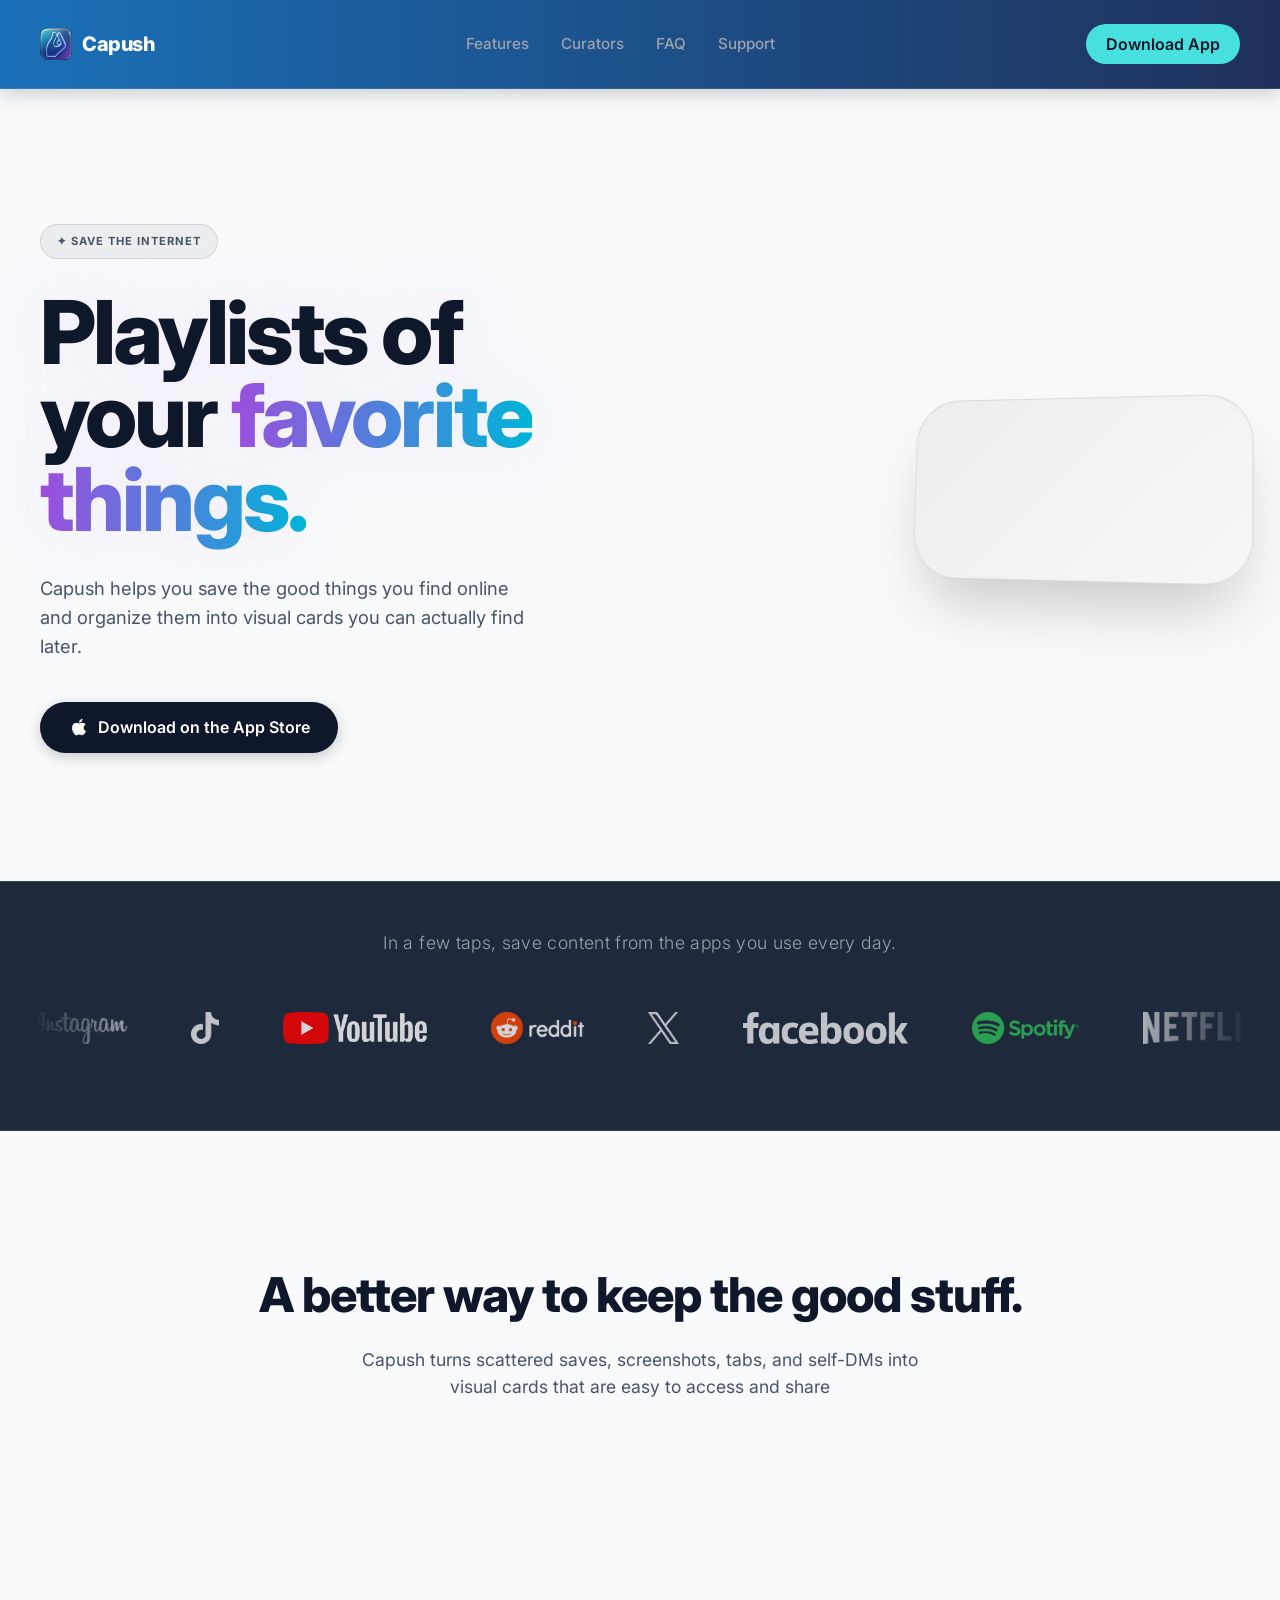
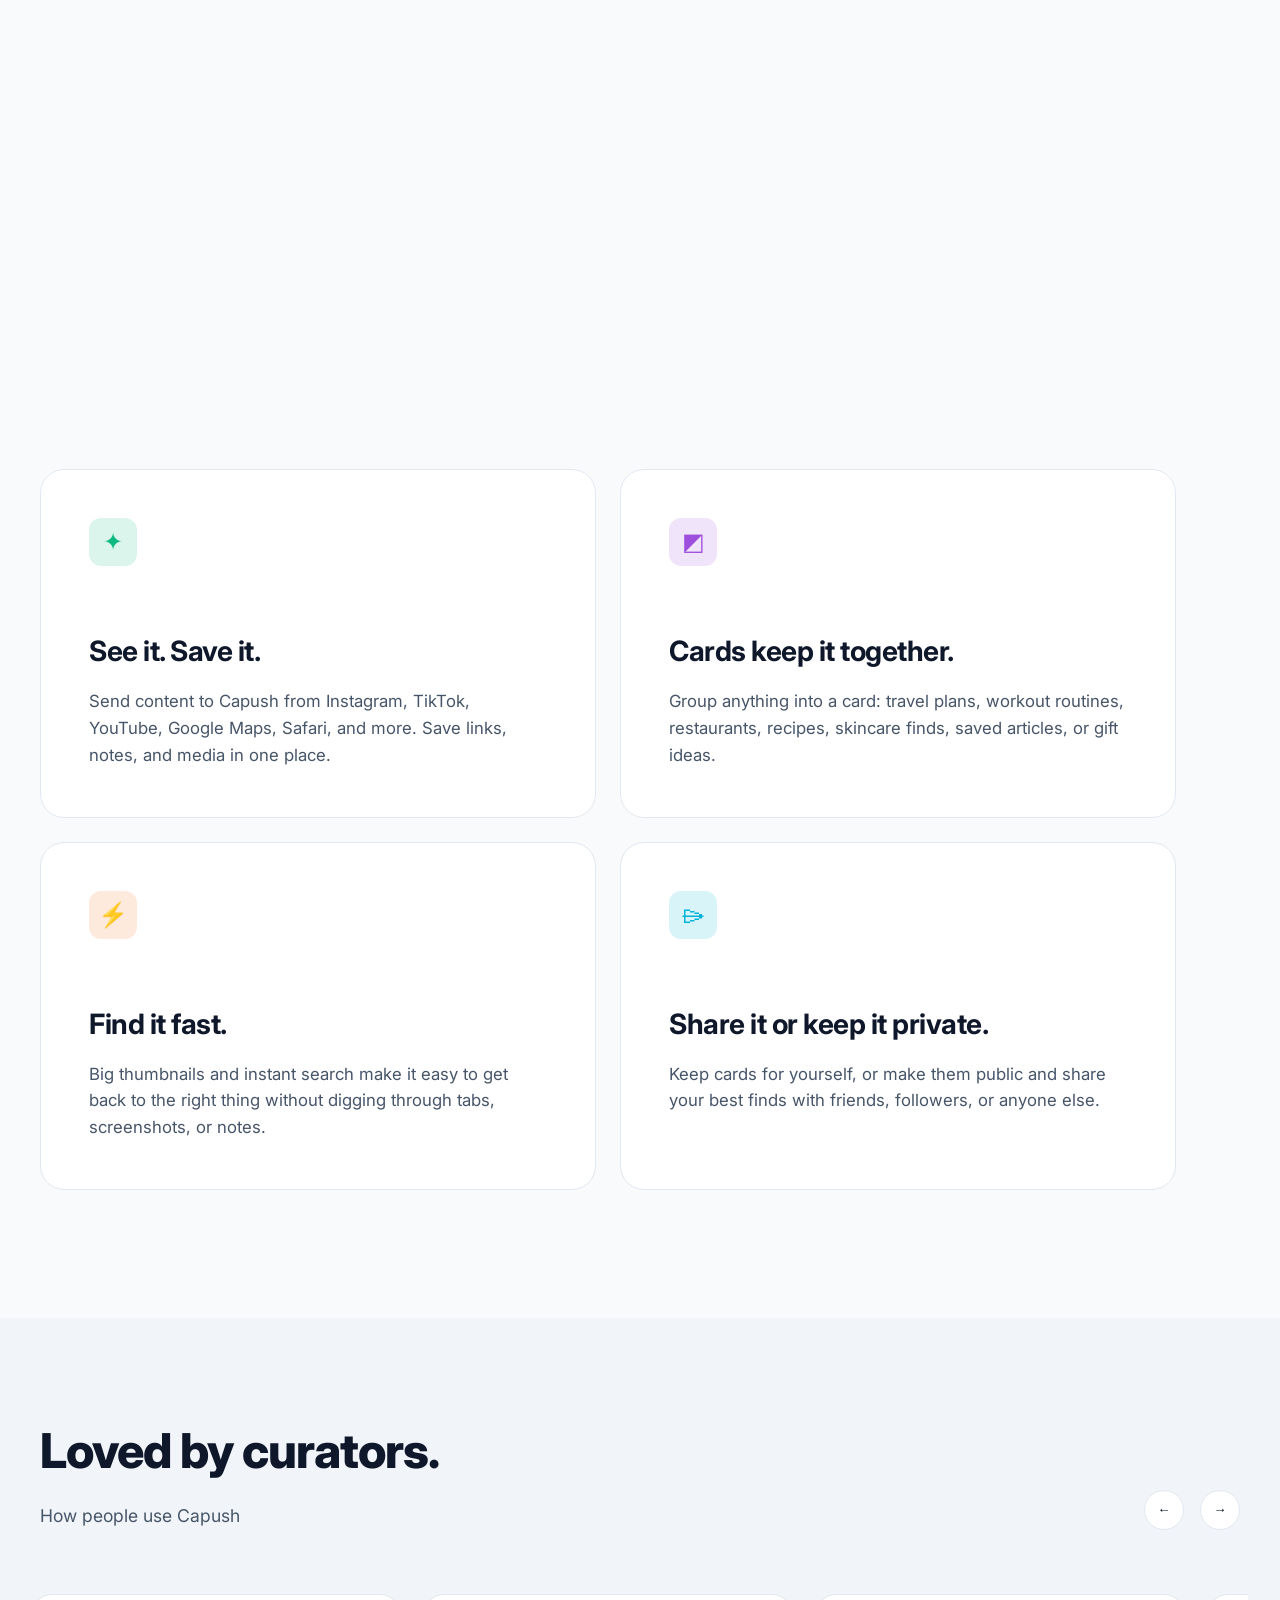
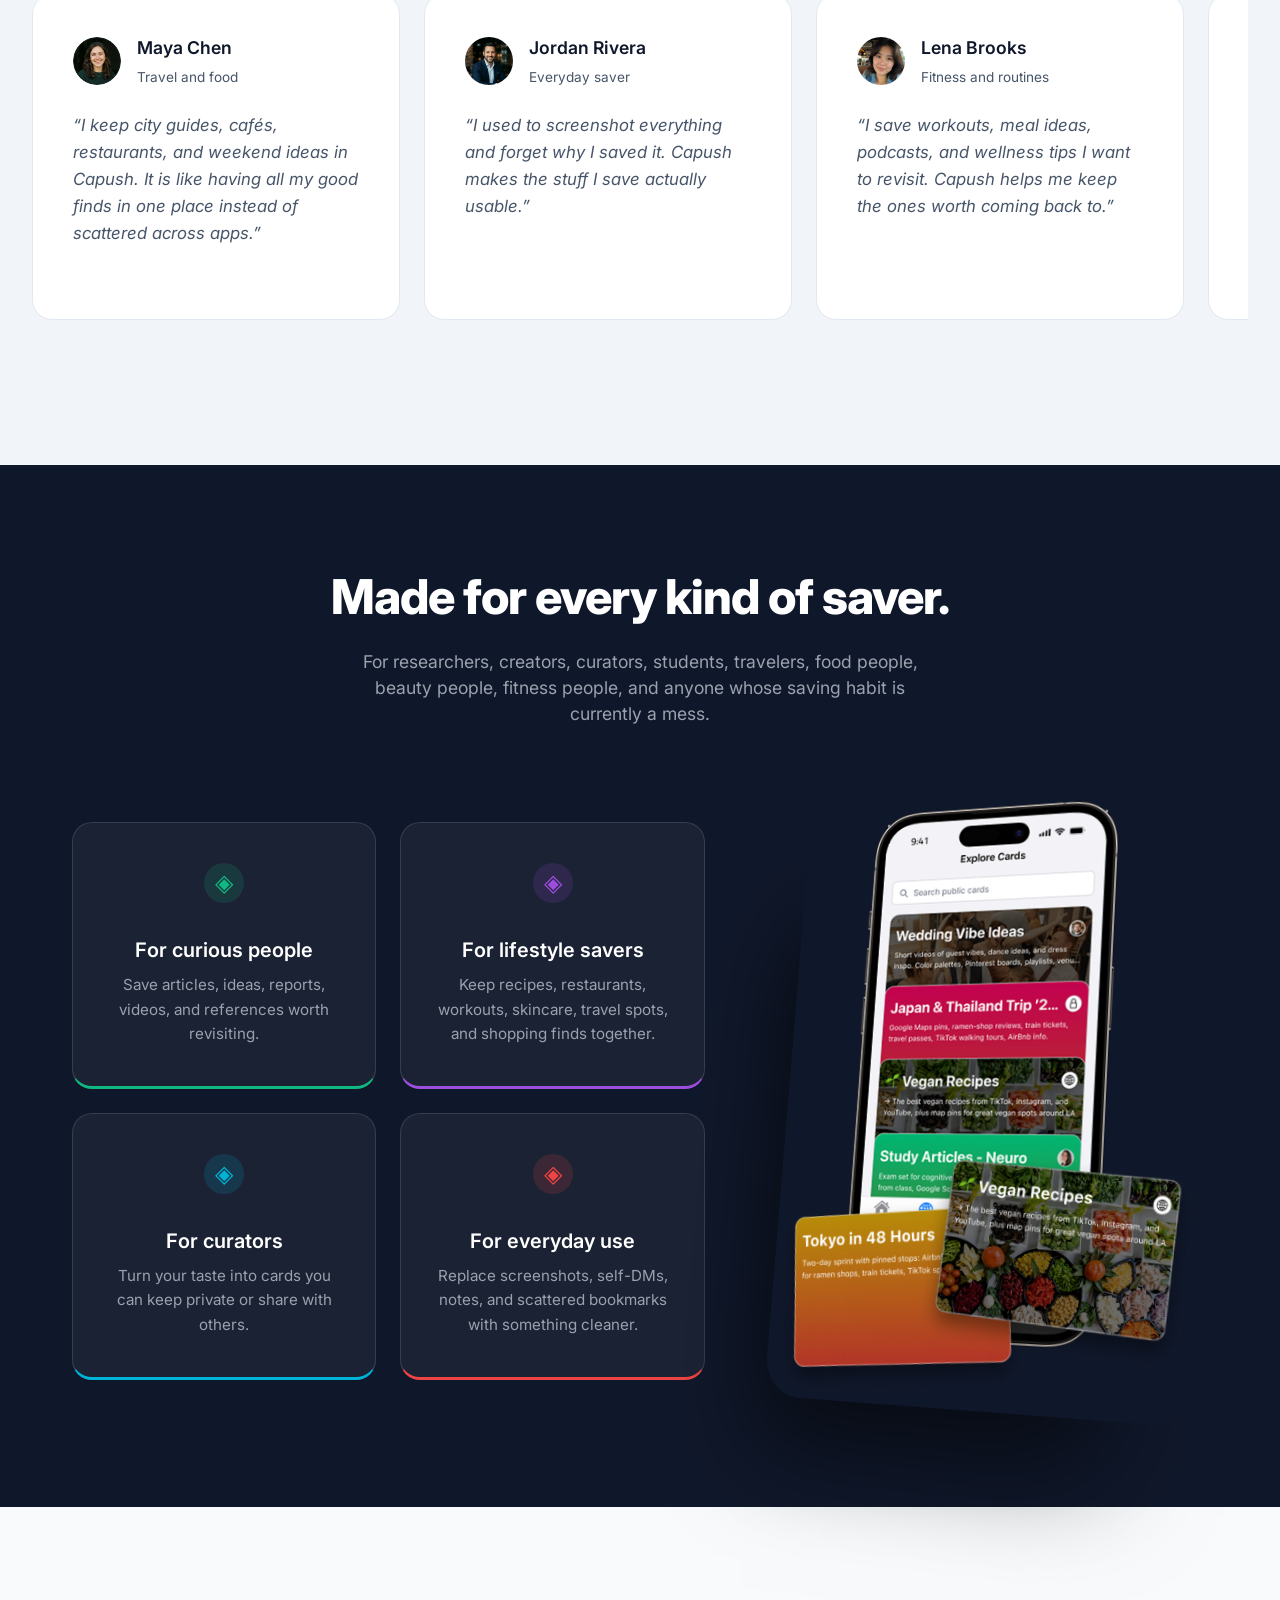
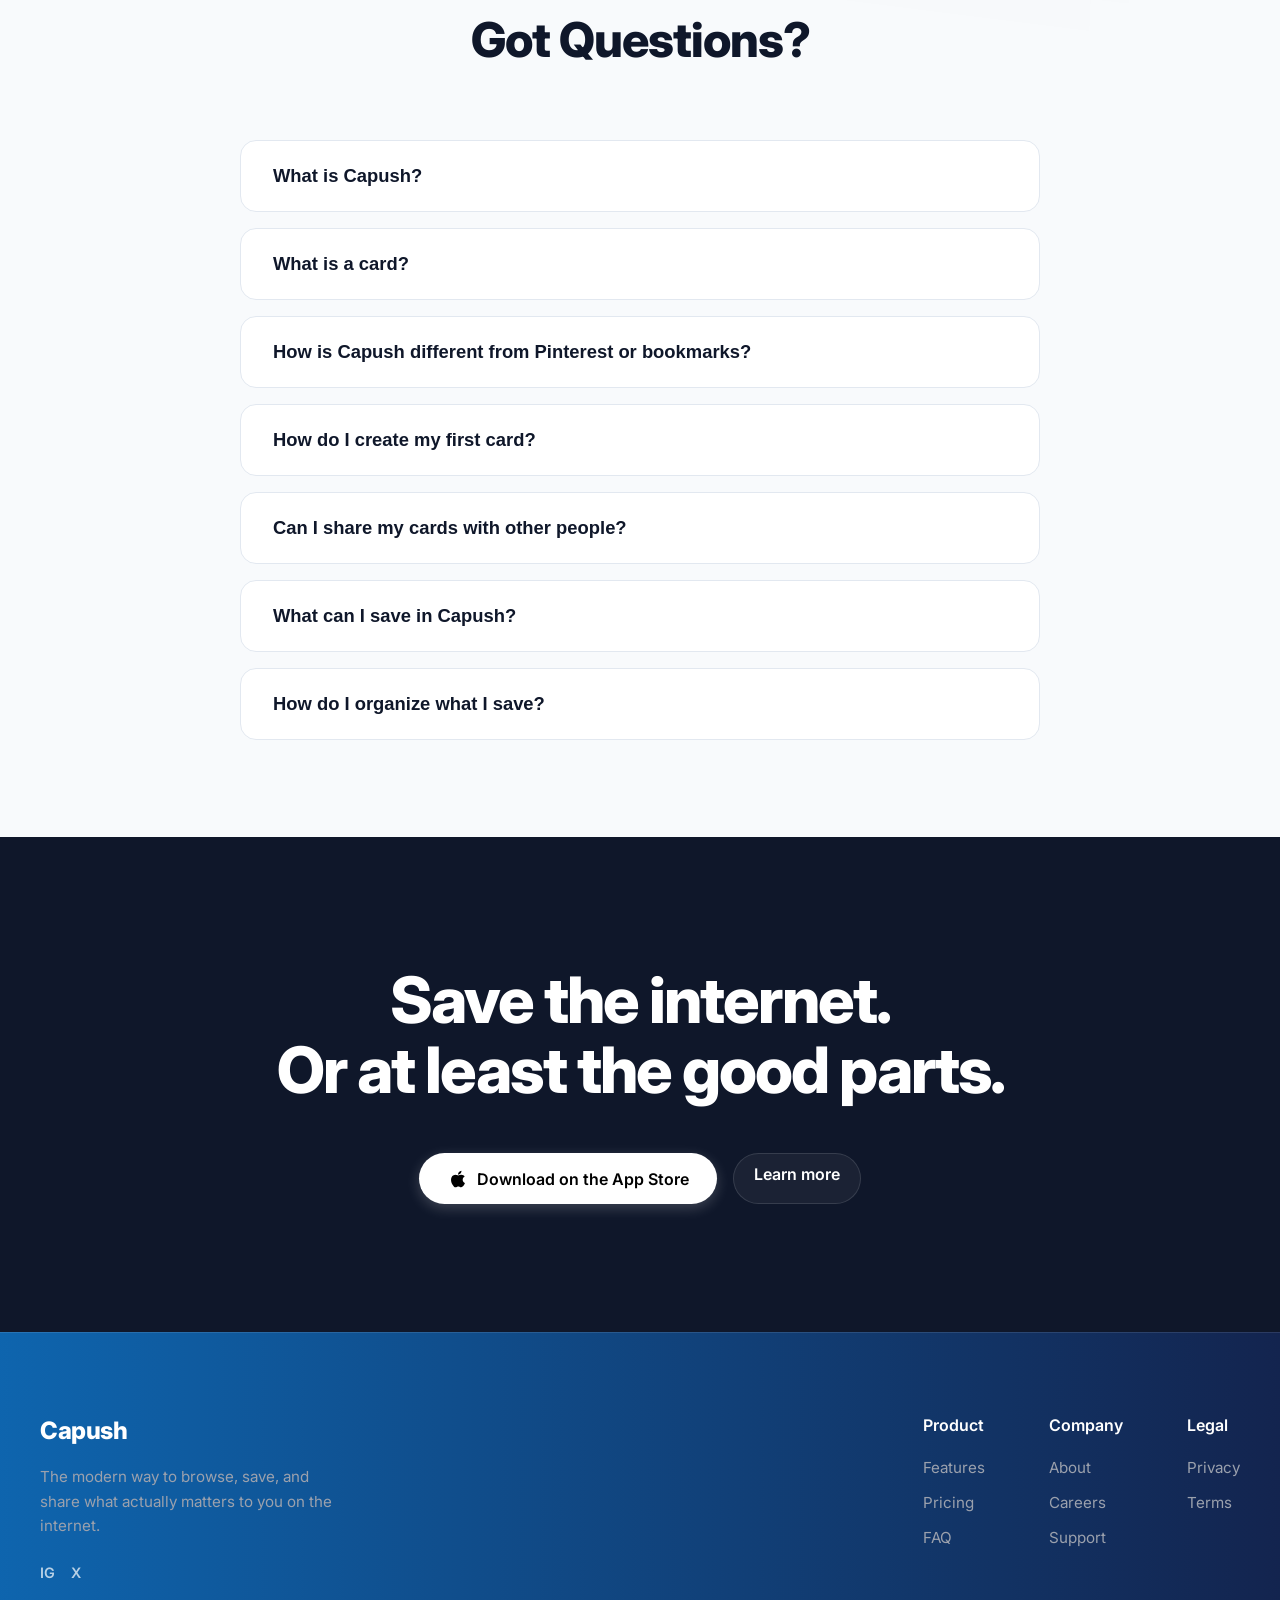
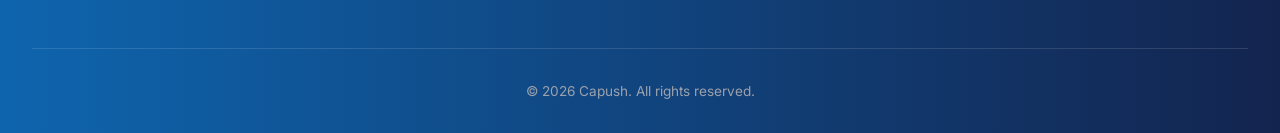
==== index.html @ 92e145e6 "Initial commit of landing page redesign" ====
<!DOCTYPE html>
<html lang="en">
<head>
  <meta charset="UTF-8">
  <meta name="viewport" content="width=device-width, initial-scale=1.0">
  <title>Capush - Playlists of your favorite things</title>
  <meta name="description" content="Capush helps you save the good things you find online and organize them into visual cards you can actually find later.">
  <link rel="preconnect" href="https://fonts.googleapis.com">
  <link rel="preconnect" href="https://fonts.gstatic.com" crossorigin>
  <link href="https://fonts.googleapis.com/css2?family=Inter:wght@400;500;600;700;800&display=swap" rel="stylesheet">
  <link rel="stylesheet" href="styles.css?v=17">
</head>
<body>

  <!-- Navigation -->
  <nav class="navbar">
    <div class="nav-container">
      <a href="index.html" class="logo" style="text-decoration: none;">
        <img src="logo.jpg" alt="Capush Logo" class="nav-logo-img">
        <span class="logo-text">Capush</span>
      </a>
      <div class="nav-links">
        <a href="#features">Features</a>
        <a href="#curators">Curators</a>
        <a href="#faq">FAQ</a>
        <a href="support.html">Support</a>
      </div>
      <div class="nav-auth">
        <a href="https://apps.apple.com/my/app/capush-save-the-internet/id6748712787" class="btn btn-primary pill" target="_blank">Download App</a>
      </div>
    </div>
  </nav>

  <!-- Hero Section -->
  <header class="hero light-section">
    <div class="hero-container">
      <div class="hero-content">
        <div class="badge">✦ SAVE THE INTERNET</div>
        <h1 class="hero-title">
          Playlists of<br>your <span class="gradient-text">favorite</span><br><span class="gradient-text">things.</span>
        </h1>
        <p class="hero-subtitle">
          Capush helps you save the good things you find online and organize them into visual cards you can actually find later.
        </p>
        <div class="hero-actions">
          <a href="https://apps.apple.com/my/app/capush-save-the-internet/id6748712787" class="btn btn-secondary store-btn" target="_blank">
            <svg viewBox="0 0 24 24" class="icon-apple" fill="currentColor">
              <path d="M17.05 20.28c-.98.95-2.05.88-3.08.4-1.09-.5-2.08-.48-3.24 0-1.44.62-2.2.44-3.06-.35C2.79 15.25 3.51 7.59 9.05 7.31c1.35.07 2.29.74 3.08.8 1.18-.19 2.31-.88 3.5-.83 1.64.09 2.92.83 3.63 2.02-3.14 1.84-2.6 5.86.32 7.02-.67 1.83-1.63 3.42-2.53 3.96zM12.03 7.25c-.15-2.23 1.66-4.07 3.74-4.25.29 2.58-2.34 4.5-3.74 4.25z"/>
            </svg>
            Download on the App Store
          </a>
        </div>
      </div>
      <div class="hero-image">
        <div class="phone-mockup">
          <video 
            src="https://res.cloudinary.com/dwqzt7yfa/video/upload/Capush_Video_short_jchw6u.mp4" 
            autoplay loop muted playsinline 
            style="width: 100%; max-width: 320px; height: auto; border-radius: 32px; display: block; object-fit: cover;">
          </video>
        </div>
      </div>
    </div>
  </header>

  <!-- Logos Section -->
  <section class="logos-section">
    <p class="logos-title">In a few taps, save content from the apps you use every day.</p>
    <div class="marquee-container">
      <div class="marquee-content">
        <img src="logo_ig.png" alt="Instagram" class="brand-logo"> <img src="logo_tiktok.png" alt="TikTok" class="brand-logo"> <img src="logo_youtube.png" alt="YouTube" class="brand-logo"> <img src="logo_reddit.png" alt="Reddit" class="brand-logo"> <img src="logo_x.png" alt="X" class="brand-logo"> <img src="logo_fb.png" alt="Facebook" class="brand-logo"> <img src="logo_spotify.png" alt="Spotify" class="brand-logo"> <img src="logo_netflix.png" alt="Netflix" class="brand-logo"> <img src="logo_amazon.png" alt="Amazon" class="brand-logo"> <img src="logo_maps.png" alt="Google Maps" class="brand-logo"> <img src="logo_snapchat.png" alt="Snapchat" class="brand-logo"> <img src="logo_threads.png" alt="Threads" class="brand-logo"> <img src="logo_chrome.png" alt="Chrome" class="brand-logo"> <img src="logo_safari.png" alt="Safari" class="brand-logo"> <img src="logo_substack.png" alt="Substack" class="brand-logo">
        <!-- Duplicated for seamless scrolling -->
        <img src="logo_ig.png" alt="Instagram" class="brand-logo"> <img src="logo_tiktok.png" alt="TikTok" class="brand-logo"> <img src="logo_youtube.png" alt="YouTube" class="brand-logo"> <img src="logo_reddit.png" alt="Reddit" class="brand-logo"> <img src="logo_x.png" alt="X" class="brand-logo"> <img src="logo_fb.png" alt="Facebook" class="brand-logo"> <img src="logo_spotify.png" alt="Spotify" class="brand-logo"> <img src="logo_netflix.png" alt="Netflix" class="brand-logo"> <img src="logo_amazon.png" alt="Amazon" class="brand-logo"> <img src="logo_maps.png" alt="Google Maps" class="brand-logo"> <img src="logo_snapchat.png" alt="Snapchat" class="brand-logo"> <img src="logo_threads.png" alt="Threads" class="brand-logo"> <img src="logo_chrome.png" alt="Chrome" class="brand-logo"> <img src="logo_safari.png" alt="Safari" class="brand-logo"> <img src="logo_substack.png" alt="Substack" class="brand-logo">
      </div>
    </div>
  </section>

  <!-- Features Section -->
  <section id="features" class="features-section light-section">
    <div class="features-container">
      <div class="section-header">
      <h2 class="section-title">A better way to keep the good stuff.</h2>
      <p class="section-subtitle">Capush turns scattered saves, screenshots, tabs, and self-DMs into visual cards that are easy to access and share</p>
    </div>
    
    <div class="features-floating-displays">
      <img src="feature_float_1.png" alt="Capush App Interface 1" class="float-img left-img">
      <img src="feature_float_2.png" alt="Capush App Interface 2" class="float-img right-img">
    </div>
    
    <div class="features-grid-wrapper">
      <div class="features-grid">
        <!-- Card 1 -->
        <div class="feature-card">
          <div class="feature-icon icon-green">✦</div>
          <h3 class="feature-title">See it. Save it.</h3>
          <p class="feature-text">Send content to Capush from Instagram, TikTok, YouTube, Google Maps, Safari, and more. Save links, notes, and media in one place.</p>
        </div>
        <!-- Card 2 -->
        <div class="feature-card">
          <div class="feature-icon icon-purple">◩</div>
          <h3 class="feature-title">Cards keep it together.</h3>
          <p class="feature-text">Group anything into a card: travel plans, workout routines, restaurants, recipes, skincare finds, saved articles, or gift ideas.</p>
        </div>
        <!-- Card 3 -->
        <div class="feature-card">
          <div class="feature-icon icon-orange">⚡</div>
          <h3 class="feature-title">Find it fast.</h3>
          <p class="feature-text">Big thumbnails and instant search make it easy to get back to the right thing without digging through tabs, screenshots, or notes.</p>
        </div>
        <!-- Card 4 -->
        <div class="feature-card">
          <div class="feature-icon icon-blue">⌲</div>
          <h3 class="feature-title">Share it or keep it private.</h3>
          <p class="feature-text">Keep cards for yourself, or make them public and share your best finds with friends, followers, or anyone else.</p>
        </div>
      </div>
      <div class="features-side-image">
        <img src="tokyo_trip.png" alt="Tokyo Trip Card Detail" class="floating-img">
      </div>
      </div>
    </div>
  </section>

  <!-- Testimonials Section -->
  <section id="curators" class="testimonials-section light-section-alt">
    <div class="section-header testimonial-header">
      <div class="testimonial-header-text">
        <h2 class="section-title">Loved by curators.</h2>
        <p class="section-subtitle">How people use Capush</p>
      </div>
      <div class="testimonial-arrows">
        <button class="arrow-btn">←</button>
        <button class="arrow-btn">→</button>
      </div>
    </div>
    <div class="testimonials-grid" id="curators-grid">
      <!-- Card 1 -->
      <div class="testimonial-card">
        <div class="testimonial-author">
          <img src="avatar_1.png" alt="Maya Chen">
          <div>
            <h4>Maya Chen</h4>
            <span>Travel and food</span>
          </div>
        </div>
        <p class="testimonial-quote">“I keep city guides, cafés, restaurants, and weekend ideas in Capush. It is like having all my good finds in one place instead of scattered across apps.”</p>
      </div>
      <!-- Card 2 -->
      <div class="testimonial-card">
        <div class="testimonial-author">
          <img src="avatar_2.png" alt="Jordan Rivera">
          <div>
            <h4>Jordan Rivera</h4>
            <span>Everyday saver</span>
          </div>
        </div>
        <p class="testimonial-quote">“I used to screenshot everything and forget why I saved it. Capush makes the stuff I save actually usable.”</p>
      </div>
      <!-- Card 4 -->
      <div class="testimonial-card">
        <div class="testimonial-author">
          <img src="avatar_4.png" alt="Lena Brooks">
          <div>
            <h4>Lena Brooks</h4>
            <span>Fitness and routines</span>
          </div>
        </div>
        <p class="testimonial-quote">“I save workouts, meal ideas, podcasts, and wellness tips I want to revisit. Capush helps me keep the ones worth coming back to.”</p>
      </div>
      <!-- Card 5 -->
      <div class="testimonial-card">
        <div class="testimonial-author">
          <img src="avatar_5.png" alt="Noah Kim">
          <div>
            <h4>Noah Kim</h4>
            <span>Shared recommendations</span>
          </div>
        </div>
        <p class="testimonial-quote">“When a friend asks for my favorite spots, I send one Capush card instead of typing out a list from scratch.”</p>
      </div>
      <!-- Card 6 -->
      <div class="testimonial-card">
        <div class="testimonial-author">
          <img src="avatar_6.png" alt="Sofia Martinez">
          <div>
            <h4>Sofia Martinez</h4>
            <span>Style and inspiration</span>
          </div>
        </div>
        <p class="testimonial-quote">“I like that Capush can be private when I want it to be, but it also gives me a simple way to share the collections I am proud of.”</p>
      </div>
    </div>
  </section>

  <!-- Audience Section -->
  <section class="audience-section">
    <div class="section-header">
      <h2 class="section-title">Made for every kind of saver.</h2>
      <p class="section-subtitle">For researchers, creators, curators, students, travelers, food people, beauty people, fitness people, and anyone whose saving habit is currently a mess.</p>
    </div>
    <div class="audience-layout">
      <div class="audience-grid">
        <div class="audience-card card-green">
          <div class="audience-icon icon-circle-green">◈</div>
          <h4>For curious people</h4>
          <p class="audience-desc">Save articles, ideas, reports, videos, and references worth revisiting.</p>
        </div>
        <div class="audience-card card-purple">
          <div class="audience-icon icon-circle-purple">◈</div>
          <h4>For lifestyle savers</h4>
          <p class="audience-desc">Keep recipes, restaurants, workouts, skincare, travel spots, and shopping finds together.</p>
        </div>
        <div class="audience-card card-cyan">
          <div class="audience-icon icon-circle-cyan">◈</div>
          <h4>For curators</h4>
          <p class="audience-desc">Turn your taste into cards you can keep private or share with others.</p>
        </div>
        <div class="audience-card card-red">
          <div class="audience-icon icon-circle-red">◈</div>
          <h4>For everyday use</h4>
          <p class="audience-desc">Replace screenshots, self-DMs, notes, and scattered bookmarks with something cleaner.</p>
        </div>
      </div>
      <div class="audience-visual">
        <img src="explore_promo.png" alt="Explore Cards Promo" class="perspective-img">
      </div>
    </div>
  </section>

  <!-- FAQ Section -->
  <section id="faq" class="faq-section light-section">
    <div class="faq-container">
      <div class="section-header">
        <h2 class="section-title">Got Questions?</h2>
      </div>
    <div class="faq-list">
      <div class="faq-item">
        <button class="faq-question">What is Capush?</button>
        <div class="faq-answer">
          <p>Capush is a mobile app that helps you save content and references into visual collections called cards. It is built for the good things you find online and want to come back to later.</p>
        </div>
      </div>
      <div class="faq-item">
        <button class="faq-question">What is a card?</button>
        <div class="faq-answer">
          <p>A card is a themed collection. It can be about travel, restaurants, workouts, skincare, recipes, articles, gift ideas, or anything else. Each saved item appears with useful details like image, title, description, and source when available.</p>
        </div>
      </div>
      <div class="faq-item">
        <button class="faq-question">How is Capush different from Pinterest or bookmarks?</button>
        <div class="faq-answer">
          <p>Capush is broader and more practical. It works with more content types, more sources, and more everyday use cases. It is built to help you save, organize, and retrieve what matters, not just collect images.</p>
        </div>
      </div>
      <div class="faq-item">
        <button class="faq-question">How do I create my first card?</button>
        <div class="faq-answer">
          <p>Open Capush, tap the plus button, create a new card, and start adding links. You can also save directly from Safari or other apps using the share sheet.</p>
        </div>
      </div>
      <div class="faq-item">
        <button class="faq-question">Can I share my cards with other people?</button>
        <div class="faq-answer">
          <p>Yes. You can keep cards private or share them with friends, followers, or anyone else. Capush works well as a personal tool and as a way to share curated collections.</p>
        </div>
      </div>
      <div class="faq-item">
        <button class="faq-question">What can I save in Capush?</button>
        <div class="faq-answer">
          <p>You can save links, notes, media, and references from apps and websites like Instagram, TikTok, YouTube, Google Maps, Reddit, Substack, Spotify, and more.</p>
        </div>
      </div>
      <div class="faq-item">
        <button class="faq-question">How do I organize what I save?</button>
        <div class="faq-answer">
          <p>Create separate cards for different topics, reorder items inside a card, and use search to quickly find what you saved later.</p>
        </div>
      </div>
    </div>
    </div>
    </div>
  </section>

  <!-- CTA Section -->
  <section id="download" class="cta-section">
    <h2 class="cta-title">Save the internet.<br>Or at least the good parts.</h2>
    <div class="cta-actions">
      <a href="https://apps.apple.com/my/app/capush-save-the-internet/id6748712787" class="btn btn-secondary store-btn" target="_blank">
        <svg viewBox="0 0 24 24" class="icon-apple" fill="currentColor">
          <path d="M17.05 20.28c-.98.95-2.05.88-3.08.4-1.09-.5-2.08-.48-3.24 0-1.44.62-2.2.44-3.06-.35C2.79 15.25 3.51 7.59 9.05 7.31c1.35.07 2.29.74 3.08.8 1.18-.19 2.31-.88 3.5-.83 1.64.09 2.92.83 3.63 2.02-3.14 1.84-2.6 5.86.32 7.02-.67 1.83-1.63 3.42-2.53 3.96zM12.03 7.25c-.15-2.23 1.66-4.07 3.74-4.25.29 2.58-2.34 4.5-3.74 4.25z"/>
        </svg>
        Download on the App Store
      </a>
      <a href="#" class="btn btn-primary pill dark-pill">Learn more</a>
    </div>
  </section>

  <!-- Footer -->
  <footer class="footer">
    <div class="footer-container">
      <div class="footer-logo-block">
        <a href="index.html" class="logo" style="text-decoration: none;">
          <span class="logo-text">Capush</span>
        </a>
        <p class="footer-desc">The modern way to browse, save, and share what actually matters to you on the internet.</p>
        <div class="footer-socials">
          <a href="#">IG</a>
          <a href="#">X</a>
        </div>
      </div>
      <div class="footer-links">
        <div class="link-col">
          <h4>Product</h4>
          <a href="#">Features</a>
          <a href="#">Pricing</a>
          <a href="#">FAQ</a>
        </div>
        <div class="link-col">
          <h4>Company</h4>
          <a href="#">About</a>
          <a href="#">Careers</a>
          <a href="support.html">Support</a>
        </div>
        <div class="link-col">
          <h4>Legal</h4>
          <a href="#">Privacy</a>
          <a href="terms.html">Terms</a>
        </div>
      </div>
    </div>
    <div class="footer-bottom">
      <p>&copy; 2026 Capush. All rights reserved.</p>
    </div>
  </footer>

  <!-- Scripts -->
  <script src="script.js"></script>
</body>
</html>
---- styles.css ----
:root {
  --bg-main: #0f172a; /* Lighter slate dark */
  --bg-alt: #1e293b;  /* Distinct contrast section background */
  --bg-card: rgba(255, 255, 255, 0.05);
  --border-card: rgba(255, 255, 255, 0.12);
  
  /* Light Theme Variables */
  --bg-light: #f8fafc;
  --bg-light-alt: #f1f5f9;
  --text-dark: #0f172a;
  --text-dark-secondary: #475569;
  --border-light: #e2e8f0;
  
  --text-primary: #ffffff;
  --text-secondary: #9ba1ad;
  --btn-pill-bg: #48dfdf;
  --btn-pill-text: #0f172a;
  --btn-pill-hover: #5ce9e9;

  --accent-purple: #9d4edd;
  --accent-cyan: #00b4d8;
  --accent-orange: #f97316;
  --accent-green: #10b981;
  --accent-red: #ef4444;
}

/* Light Theme Override Classes */
.light-section {
  background: var(--bg-light) !important;
  color: var(--text-dark) !important;
}
.light-section-alt {
  background: var(--bg-light-alt) !important;
  color: var(--text-dark) !important;
}
.light-section .feature-text, 
.light-section .section-subtitle,
.light-section .faq-answer p,
.light-section .testimonial-quote,
.light-section .testimonial-author span,
.light-section .logos-title,
.light-section .hero-subtitle,
.light-section-alt .feature-text, 
.light-section-alt .section-subtitle,
.light-section-alt .faq-answer p,
.light-section-alt .testimonial-quote,
.light-section-alt .testimonial-author span,
.light-section-alt .logos-title {
  color: var(--text-dark-secondary);
}
.light-section .feature-card,
.light-section .testimonial-card,
.light-section .faq-item,
.light-section-alt .feature-card,
.light-section-alt .testimonial-card,
.light-section-alt .faq-item {
  background: white !important;
  border-color: var(--border-light) !important;
}
.light-section .feature-title,
.light-section .section-title,
.light-section .faq-question,
.light-section .testimonial-author h4,
.light-section .hero-title,
.light-section-alt .feature-title,
.light-section-alt .section-title,
.light-section-alt .faq-question,
.light-section-alt .testimonial-author h4 {
  color: var(--text-dark) !important;
}
.light-section .brand-logo,
.light-section-alt .brand-logo { 
  filter: brightness(0); opacity: 0.6;
}
.light-section .tag-dark,
.light-section-alt .tag-dark {
  background: rgba(0,0,0,0.05); color: var(--text-dark-secondary);
}
.light-section .arrow-btn,
.light-section-alt .arrow-btn {
  background: white; border-color: var(--border-light); color: var(--text-dark);
}
.light-section .arrow-btn:hover,
.light-section-alt .arrow-btn:hover {
  background: var(--bg-light); border-color: var(--text-dark-secondary);
}
.light-section .badge {
  background: rgba(0, 0, 0, 0.05); border-color: rgba(0, 0, 0, 0.1); color: var(--text-dark-secondary);
}
.light-section .store-btn {
  background: #0f172a; color: white; box-shadow: 0 4px 14px 0 rgba(0, 0, 0, 0.2);
}
.light-section .store-btn:hover {
  background: #1e293b;
}
.light-section .phone-mockup {
  background: linear-gradient(135deg, rgba(0,0,0,0.05), rgba(0,0,0,0.01));
  border-color: rgba(0,0,0,0.1);
  box-shadow: 0 35px 60px -15px rgba(0, 0, 0, 0.2);
}

* { box-sizing: border-box; margin: 0; padding: 0; }
body {
  font-family: 'Inter', -apple-system, sans-serif;
  background-color: var(--bg-main);
  color: var(--text-primary);
  line-height: 1.5;
  overflow-x: hidden;
}
a, button { cursor: pointer; }
a:focus-visible, button:focus-visible {
  outline: 2px solid var(--accent-cyan);
  outline-offset: 4px;
  border-radius: 4px; /* Default backstop, pill classes override */
}

/* Animations */
@keyframes float {
  0% { transform: translateY(0px); }
  50% { transform: translateY(-15px); }
  100% { transform: translateY(0px); }
}

/* Typography & Utils */
.gradient-text {
  background: linear-gradient(90deg, var(--accent-purple), var(--accent-cyan));
  -webkit-background-clip: text;
  background-clip: text;
  -webkit-text-fill-color: transparent;
  display: inline-block;
  padding-bottom: 0.1em; /* Prevent descenders like 'g' from being cut off */
  margin-bottom: -0.1em;
}

.pill {
  border-radius: 9999px;
  background: var(--btn-pill-bg);
  color: var(--btn-pill-text);
  font-weight: 600;
  text-decoration: none;
  padding: 0.5rem 1.25rem;
  transition: all 0.2s ease;
  border: none;
  cursor: pointer;
}
.pill:hover { background: var(--btn-pill-hover); transform: translateY(-2px); }
.dark-pill {
  background: var(--bg-card);
  color: var(--text-primary);
  border: 1px solid var(--border-card);
}
.dark-pill:hover { background: rgba(255, 255, 255, 0.1); }

/* NavBar */
.navbar {
  display: flex; justify-content: center;
  padding: 1.5rem 2rem; position: fixed; top: 0; width: 100%; z-index: 50;
  background: linear-gradient(90deg, rgba(14, 105, 181, 0.95) 0%, rgba(19, 37, 81, 0.95) 100%); 
  backdrop-filter: blur(16px);
  border-bottom: 1px solid rgba(255, 255, 255, 0.1);
  box-shadow: 0 4px 20px rgba(0, 0, 0, 0.2);
}
.logo { display: flex; align-items: center; gap: 10px; }
.nav-logo-img { width: 32px; height: 32px; border-radius: 8px; }
.nav-container {
  display: flex; justify-content: space-between; align-items: center; width: 100%; max-width: 1200px;
}
.logo-text { font-weight: 800; font-size: 1.25rem; letter-spacing: -0.5px; color: white !important; }
.nav-links { display: flex; gap: 2rem; }
.nav-links a { color: var(--text-secondary); text-decoration: none; font-weight: 500; font-size: 0.95rem; transition: color 0.2s; }
.nav-links a:hover { color: var(--text-primary); }
.nav-auth { display: flex; align-items: center; gap: 1.5rem; }
.nav-link { color: var(--text-primary); text-decoration: none; font-size: 0.95rem; font-weight: 500; }

/* Hero Section */
.hero {
  padding: 14rem 2rem 8rem;
  display: flex; justify-content: center; position: relative;
  overflow: hidden;
}
.hero::before {
  content: ''; position: absolute; top: -20%; left: -10%;
  width: 80%; height: 100%;
  background: radial-gradient(circle at 20% 30%, rgba(157, 78, 221, 0.15) 0%, transparent 50%),
              radial-gradient(circle at 80% 70%, rgba(0, 180, 216, 0.1) 0%, transparent 50%);
  filter: blur(80px);
  z-index: -1;
  animation: pulse-glow 10s ease-in-out infinite alternate;
}
@keyframes pulse-glow {
  from { transform: scale(1); opacity: 0.6; }
  to { transform: scale(1.1); opacity: 0.9; }
}
.hero-container {
  display: flex; align-items: center; justify-content: space-between;
  max-width: 1200px; width: 100%; gap: 4rem;
}
.hero-content { flex: 1.2; max-width: 650px; }
.badge {
  display: inline-flex; align-items: center; gap: 6px;
  padding: 0.5rem 1rem; font-size: 0.7rem; font-weight: 700;
  background: rgba(255, 255, 255, 0.05); 
  border: 1px solid rgba(255, 255, 255, 0.1); 
  backdrop-filter: blur(10px);
  border-radius: 9999px;
  margin-bottom: 2rem; color: #fff; letter-spacing: 1px;
  text-transform: uppercase;
}
.hero-title {
  font-size: 5.5rem; font-weight: 800; line-height: 0.95; letter-spacing: -3px; margin-bottom: 2rem;
  filter: drop-shadow(0 0 30px rgba(157, 78, 221, 0.1));
}
.hero-subtitle { font-size: 1.15rem; color: var(--text-secondary); margin-bottom: 2.5rem; line-height: 1.6; max-width: 500px; }
.hero-actions { display: flex; gap: 1rem; }
.store-btn {
  display: flex; align-items: center; gap: 0.5rem;
  background: white; color: black; text-decoration: none; font-weight: 600;
  padding: 0.85rem 1.75rem; border-radius: 9999px; transition: transform 0.2s, background 0.2s;
  box-shadow: 0 4px 14px 0 rgba(255, 255, 255, 0.2);
}
.store-btn:hover { transform: translateY(-3px); background: #f0f0f0; }
.icon-apple { width: 22px; height: 22px; }

.hero-image { flex: 0.8; display: flex; justify-content: flex-end; position: relative; perspective: 1000px; }
.phone-mockup {
  position: relative; border-radius: 44px;
  box-shadow: 0 35px 60px -15px rgba(0, 0, 0, 0.6);
  background: linear-gradient(135deg, rgba(255,255,255,0.1), rgba(255,255,255,0.01));
  padding: 12px; border: 1px solid rgba(255,255,255,0.15);
  transform: rotateY(-15deg) rotateX(5deg) scale(1.05);
  transition: transform 0.5s ease;
  animation: float-phone 6s ease-in-out infinite alternate;
}
@keyframes float-phone {
  from { transform: rotateY(-15deg) rotateX(5deg) scale(1.05) translateY(0); }
  to { transform: rotateY(-10deg) rotateX(2deg) scale(1.05) translateY(-20px); }
}
.phone-mockup:hover { transform: rotateY(0) rotateX(0) scale(1.08) !important; transition: transform 0.3s ease; animation-play-state: paused; }
.phone-mockup img { width: 100%; max-width: 320px; border-radius: 32px; display: block; object-fit: cover; }

/* Logos Section */
.logos-section { 
  text-align: center; padding: 3rem 2rem 5rem; 
  border-top: 1px solid var(--border-card); 
  border-bottom: 1px solid var(--border-card);
  background: var(--bg-alt);
  overflow: hidden;
}
.logos-title { font-size: 1.1rem; color: var(--text-secondary); margin-bottom: 3.5rem; font-weight: 300; letter-spacing: 0.02em; }
.marquee-container {
  overflow: hidden; white-space: nowrap; position: relative; width: 100%; 
  mask-image: linear-gradient(to right, transparent, black 10%, black 90%, transparent);
  -webkit-mask-image: linear-gradient(to right, transparent, black 10%, black 90%, transparent);
}
.marquee-content {
  display: inline-flex; gap: 4rem; opacity: 0.8;
  animation: scroll-left 25s linear infinite;
  align-items: center;
}
.marquee-content:hover { animation-play-state: paused; opacity: 1; }
.marquee-content span { font-weight: 700; font-size: 1.25rem; letter-spacing: 1.5px; cursor: default; color: rgba(255,255,255,0.4); }
.brand-logo { height: 32px; width: auto; font-weight: 700; filter: brightness(0) invert(1); opacity: 0.9; }
.brand-logo[alt="Google Maps"], .brand-logo[alt="Reddit"], .brand-logo[alt="Spotify"], .brand-logo[alt="Chrome"], .brand-logo[alt="Safari"], .brand-logo[alt="YouTube"], .brand-logo[alt="Snapchat"] { filter: none; opacity: 1; } /* Keep colored logos as is */

@keyframes scroll-left {
  0% { transform: translateX(0); }
  100% { transform: translateX(calc(-50% - 2rem)); }
}

/* Features Section */
.features-section { padding: 8rem 2rem; width: 100%; }
.features-container { max-width: 1200px; margin: 0 auto; width: 100%; }
.section-header { text-align: center; margin-bottom: 4rem; }
.section-title { font-size: 3rem; font-weight: 800; margin-bottom: 1rem; letter-spacing: -1px; }
.section-subtitle { color: var(--text-secondary); max-width: 600px; margin: 0 auto; font-size: 1.1rem; }

.features-grid { display: grid; grid-template-columns: repeat(2, 1fr); gap: 1.5rem; }
.feature-card {
  background: linear-gradient(180deg, var(--bg-card) 0%, rgba(255,255,255,0.01) 100%);
  border: 1px solid var(--border-card); border-radius: 24px; padding: 3rem;
  transition: all 0.3s ease; position: relative; overflow: hidden;
}
.feature-card:hover { transform: translateY(-5px); border-color: rgba(255,255,255,0.2); }
.feature-icon {
  width: 48px; height: 48px; border-radius: 12px;
  display: flex; align-items: center; justify-content: center;
  font-size: 1.5rem; margin-bottom: 4rem;
}
.icon-green { background: rgba(16, 185, 129, 0.15); color: #10b981; }
.icon-purple { background: rgba(157, 78, 221, 0.15); color: #9d4edd; }
.icon-orange { background: rgba(249, 115, 22, 0.15); color: #f97316; }
.icon-blue { background: rgba(0, 180, 216, 0.15); color: #00b4d8; }

.feature-title { font-size: 1.75rem; font-weight: 700; margin-bottom: 1rem; letter-spacing: -0.5px; }
.feature-text { color: var(--text-secondary); line-height: 1.6; font-size: 1.05rem; }

/* Floating App Displays */
.features-floating-displays { display: flex; justify-content: center; gap: 1.5rem; margin-top: 3rem; margin-bottom: 6rem; perspective: 1000px; }
.float-img { width: 100%; max-width: 250px; height: auto; filter: drop-shadow(0 25px 35px rgba(0,0,0,0.4)); }
.left-img { transform: rotateY(5deg) rotateZ(-2deg) translateY(0px); animation: float 6s ease-in-out infinite alternate; }
.right-img { transform: rotateY(-5deg) rotateZ(2deg) translateY(0px); animation: float 7s ease-in-out infinite alternate-reverse; margin-top: 2rem; }

.features-grid-wrapper { display: flex; align-items: flex-start; gap: 4rem; }
.features-side-image { flex: 0.8; position: sticky; top: 15rem; }
.floating-img { 
  width: 100%; border-radius: 30px; 
  box-shadow: 0 50px 100px -20px rgba(0,0,0,0.5); 
  animation: floating 8s ease-in-out infinite;
}
@keyframes floating {
  0% { transform: translateY(0px) rotate(0deg); }
  50% { transform: translateY(-30px) rotate(2deg); }
  100% { transform: translateY(0px) rotate(0deg); }
}

/* Testimonials */
.testimonials-section { padding: 6rem 2rem; background: var(--bg-alt); border-top: 1px solid var(--border-card); border-bottom: 1px solid var(--border-card); }
.testimonial-header { text-align: left; max-width: 1200px; margin: 0 auto 3rem; display: flex; justify-content: space-between; align-items: flex-end; }
.testimonial-header-text { margin: 0; }
.testimonial-arrows { display: flex; gap: 1rem; }
.arrow-btn { background: var(--bg-card); color: white; border: 1px solid var(--border-card); border-radius: 50%; width: 40px; height: 40px; cursor: pointer; transition: background 0.2s; }
.arrow-btn:hover { background: rgba(255,255,255,0.1); }
.testimonials-grid { 
  display: flex; 
  gap: 1.5rem; 
  max-width: 100%; 
  margin: 0;
  overflow-x: auto;
  padding: 1rem 2rem 3rem;
  scroll-behavior: smooth;
  scroll-snap-type: x mandatory;
  -webkit-overflow-scrolling: touch;
}
.testimonials-grid::-webkit-scrollbar { display: none; }
.testimonials-grid.multi-row { align-items: stretch; }
.testimonial-card {
  background: var(--bg-card); border: 1px solid var(--border-card); border-radius: 20px; padding: 2.5rem;
  transition: transform 0.3s, border-color 0.3s;
  width: calc((100% - 3rem) / 3);
  min-width: calc((100% - 3rem) / 3);
  flex: 0 0 auto;
  scroll-snap-align: start;
}

@media (max-width: 1024px) {
  .testimonial-card {
    width: calc((100% - 1.5rem) / 2);
    min-width: calc((100% - 1.5rem) / 2);
  }
}

@media (max-width: 768px) {
  .testimonials-grid { padding: 1rem 1rem 3rem; gap: 1rem; }
  .testimonial-card {
    width: 85%;
    min-width: 85%;
    padding: 2rem;
  }
}
.testimonial-card:hover { transform: translateY(-4px); border-color: rgba(255,255,255,0.15); }
.testimonial-author { display: flex; align-items: center; gap: 1rem; margin-bottom: 1.5rem; }
.testimonial-author img { width: 48px; height: 48px; border-radius: 50%; object-fit: cover; }
.testimonial-author h4 { font-size: 1.1rem; font-weight: 600; margin-bottom: 0.2rem; }
.testimonial-author span { font-size: 0.85rem; color: var(--text-secondary); }
.testimonial-quote { font-size: 1.05rem; line-height: 1.6; margin-bottom: 2rem; font-style: italic; color: #e2e8f0; }
.tags { display: flex; gap: 0.5rem; flex-wrap: wrap; }
.tag { font-size: 0.75rem; padding: 0.25rem 0.75rem; border-radius: 9999px; font-weight: 600; text-transform: uppercase; letter-spacing: 0.5px; }
.tag-purple { background: rgba(157,78,221,0.1); color: #9d4edd; }
.tag-blue { background: rgba(0,180,216,0.1); color: #00b4d8; }
.tag-cyan { background: rgba(6,182,212,0.1); color: #06b6d4; }
.tag-dark { background: rgba(255,255,255,0.1); color: #cbd5e1; }
.tag-green { background: rgba(16,185,129,0.1); color: #10b981; }
.tag-orange { background: rgba(249,115,22,0.1); color: #f97316; }

/* Audience */
.audience-section { padding: 6rem 2rem; max-width: 1200px; margin: 0 auto; }
.audience-layout { display: flex; align-items: center; gap: 60px; }
.audience-grid { display: grid; grid-template-columns: repeat(2, 1fr); gap: 1.5rem; flex: 1; }
.audience-visual { flex: 0.7; position: relative; perspective: 1500px; }
.perspective-img {
  width: 100%; border-radius: 40px;
  transform: rotateY(-20deg) rotateX(10deg);
  box-shadow: -50px 80px 100px -40px rgba(0,0,0,0.6);
  transition: transform 0.8s cubic-bezier(0.2, 0.8, 0.2, 1);
}
.perspective-img:hover { transform: rotateY(0deg) rotateX(0deg) scale(1.05); }
.audience-card {
  background: var(--bg-card); border: 1px solid var(--border-card); border-radius: 20px; padding: 2.5rem 2rem;
  text-align: center; transition: all 0.3s ease; position: relative; overflow: hidden;
}
.audience-card:hover { transform: translateY(-3px); }
.audience-icon { margin-bottom: 2rem; font-size: 1.5rem; display: inline-flex; width: 40px; height: 40px; border-radius: 50%; align-items: center; justify-content: center; }
.card-green { border-bottom: 3px solid var(--accent-green); }
.icon-circle-green { background: rgba(16,185,129,0.15); color: var(--accent-green); }
.card-purple { border-bottom: 3px solid var(--accent-purple); }
.icon-circle-purple { background: rgba(157,78,221,0.15); color: var(--accent-purple); }
.card-cyan { border-bottom: 3px solid var(--accent-cyan); }
.icon-circle-cyan { background: rgba(0,180,216,0.15); color: var(--accent-cyan); }
.card-red { border-bottom: 3px solid var(--accent-red); }
.icon-circle-red { background: rgba(239,68,68,0.15); color: var(--accent-red); }
.audience-card h4 { font-size: 1.25rem; font-weight: 600; margin-bottom: 0.5rem; }
.audience-desc { font-size: 0.95rem; color: var(--text-secondary); line-height: 1.6; }

/* FAQ */
.faq-section { padding: 6rem 2rem; max-width: 100%; margin: 0 auto; background: var(--bg-alt); border-top: 1px solid var(--border-card); border-bottom: 1px solid var(--border-card); }
.faq-container { max-width: 800px; margin: 0 auto; }
.faq-list { display: flex; flex-direction: column; gap: 1rem; }
.faq-item {
  background: var(--bg-card); border: 1px solid var(--border-card); border-radius: 16px; overflow: hidden;
}
.faq-question {
  width: 100%; text-align: left; padding: 1.5rem 2rem; background: none; border: none; color: var(--text-primary);
  font-size: 1.15rem; font-weight: 600; cursor: pointer; transition: background 0.2s;
}
.faq-question:hover { background: rgba(255,255,255,0.02); }
.faq-answer {
  max-height: 0; overflow: hidden; transition: max-height 0.3s ease-out; background: transparent;
}
.faq-answer p { padding: 0 2rem 1.5rem; color: var(--text-secondary); line-height: 1.6; }
.faq-item.active .faq-answer { max-height: 200px; }

/* Bottom CTA */
.cta-section { padding: 8rem 2rem; max-width: 1000px; margin: 0 auto; text-align: center; }
.cta-title { font-size: 4rem; font-weight: 800; letter-spacing: -2px; margin-bottom: 3rem; line-height: 1.1; }
.cta-actions { display: flex; justify-content: center; gap: 1rem; }

/* Footer */
.footer { 
  border-top: 1px solid rgba(255, 255, 255, 0.1); 
  padding: 5rem 2rem 2rem; 
  background: linear-gradient(90deg, rgba(14, 105, 181, 0.95) 0%, rgba(19, 37, 81, 0.95) 100%); 
}
.footer-container { max-width: 1200px; margin: 0 auto; display: flex; justify-content: space-between; flex-wrap: wrap; gap: 4rem; margin-bottom: 4rem; }
.footer-logo-block { max-width: 300px; }
.footer-logo-block .logo-text { font-size: 1.5rem; display: block; margin-bottom: 1rem; }
.footer-desc { color: var(--text-secondary); margin-bottom: 1.5rem; line-height: 1.6; font-size: 0.95rem; }
.footer-socials { display: flex; gap: 1rem; }
.footer-socials a { color: var(--text-primary); text-decoration: none; font-size: 0.9rem; font-weight: 600; opacity: 0.7; transition: opacity 0.2s; }
.footer-socials a:hover { opacity: 1; }
.footer-links { display: flex; gap: 4rem; }
.link-col { display: flex; flex-direction: column; gap: 0.75rem; }
.link-col h4 { font-size: 1rem; font-weight: 600; margin-bottom: 0.5rem; color: white; }
.link-col a { color: var(--text-secondary); text-decoration: none; font-size: 0.95rem; transition: color 0.2s; }
.link-col a:hover { color: var(--accent-cyan); }
.footer-bottom { border-top: 1px solid var(--border-card); padding-top: 2rem; text-align: center; color: var(--text-secondary); font-size: 0.85rem; }

/* Media Queries */
@media (max-width: 992px) {
  .hero-container { flex-direction: column; text-align: center; }
  .hero-title { font-size: 3.5rem; }
  .hero-subtitle { margin: 0 auto 2rem; }
  .hero-actions { justify-content: center; }
  
  .features-floating-displays { flex-direction: column; align-items: center; gap: 3rem; margin-bottom: 3rem; }
  .float-img { max-width: 80%; }
  .left-img, .right-img { transform: none; margin-top: 0; }
  
  .features-grid-wrapper { flex-direction: column; }
  .features-side-image { display: none; } /* Hide side image on small tablets to save space */
  
  .audience-layout { flex-direction: column; }
  .audience-grid { grid-template-columns: 1fr; }
  .audience-visual { width: 100%; max-width: 400px; margin: 0 auto; order: -1; }
  .perspective-img { transform: none; box-shadow: 0 30px 60px rgba(0,0,0,0.5); }
}

@media (max-width: 768px) {
  .nav-links { display: none; }
  .nav-auth .nav-link { display: none; }
  /* Ensure the Download App CTA remains visible */
  .nav-container { padding: 0.5rem 0; }
  
  .testimonials-grid { padding: 1rem 1rem 3rem; gap: 1rem; }
  .testimonial-card {
    width: 85%;
    min-width: 85%;
    padding: 2rem;
  }
  .audience-grid { grid-template-columns: 1fr; }
  .footer-container { flex-direction: column; gap: 3rem; }
}
@media (max-width: 600px) {
  .audience-grid { grid-template-columns: 1fr; }
  .footer-container { flex-direction: column; }
  .footer-links { flex-direction: column; gap: 2rem; }
}

/* Support Page Styles */
.support-main {
  min-height: 80vh;
  padding: 8rem 2rem;
  display: flex;
  justify-content: center;
  position: relative;
  overflow: hidden;
}

.support-main::before {
  content: ''; position: absolute; top: -50%; left: -20%;
  width: 140%; height: 200%;
  background: radial-gradient(circle at 30% 20%, rgba(157, 78, 221, 0.15) 0%, transparent 40%),
              radial-gradient(circle at 70% 60%, rgba(0, 180, 216, 0.1) 0%, transparent 40%);
  filter: blur(80px);
  z-index: 0;
  pointer-events: none;
  animation: pulse-glow 10s ease-in-out infinite alternate;
}
.support-container {
  max-width: 800px;
  width: 100%;
  z-index: 10;
}
.support-header {
  text-align: center;
  margin-bottom: 4rem;
}
.support-header h1 {
  font-size: 3.5rem;
  font-weight: 800;
  letter-spacing: -2px;
  margin-bottom: 1.5rem;
}
.support-header p {
  color: var(--text-secondary);
  font-size: 1.25rem;
  max-width: 600px;
  margin: 0 auto;
}
.support-content h2 {
  font-size: 2rem;
  margin-bottom: 2rem;
}
.contact-card {
  background: linear-gradient(145deg, rgba(255,255,255,0.03) 0%, rgba(255,255,255,0.01) 100%);
  border: 1px solid rgba(255, 255, 255, 0.1);
  border-radius: 24px;
  padding: 4rem 3rem;
  backdrop-filter: blur(20px);
  box-shadow: 0 25px 50px -12px rgba(0, 0, 0, 0.5);
  transition: transform 0.3s ease, border-color 0.3s ease, box-shadow 0.3s ease;
}
.contact-card:hover {
  transform: translateY(-5px);
  border-color: rgba(255, 255, 255, 0.2);
  box-shadow: 0 30px 60px -15px rgba(0, 0, 0, 0.6);
}
.contact-info h3 {
  font-size: 1.5rem;
  margin-bottom: 2rem;
  color: var(--text-primary);
}
.info-group {
  margin-bottom: 2.5rem;
}
.info-group:last-child { margin-bottom: 0; }
.info-group label {
  display: block;
  color: var(--text-secondary);
  font-weight: 600;
  text-transform: uppercase;
  font-size: 0.8rem;
  letter-spacing: 1px;
  margin-bottom: 0.75rem;
}
.contact-link {
  color: var(--accent-cyan);
  text-decoration: none;
  font-size: 1.25rem;
  font-weight: 600;
  transition: color 0.2s;
  display: inline-block;
}
.contact-link:hover {
  color: var(--btn-pill-bg);
  text-decoration: underline;
}
address {
  font-style: normal;
  color: var(--text-primary);
  line-height: 1.8;
  font-size: 1.1rem;
}

@media (max-width: 768px) {
  .support-header h1 { font-size: 2.5rem; }
  .contact-card { padding: 2rem; }
}
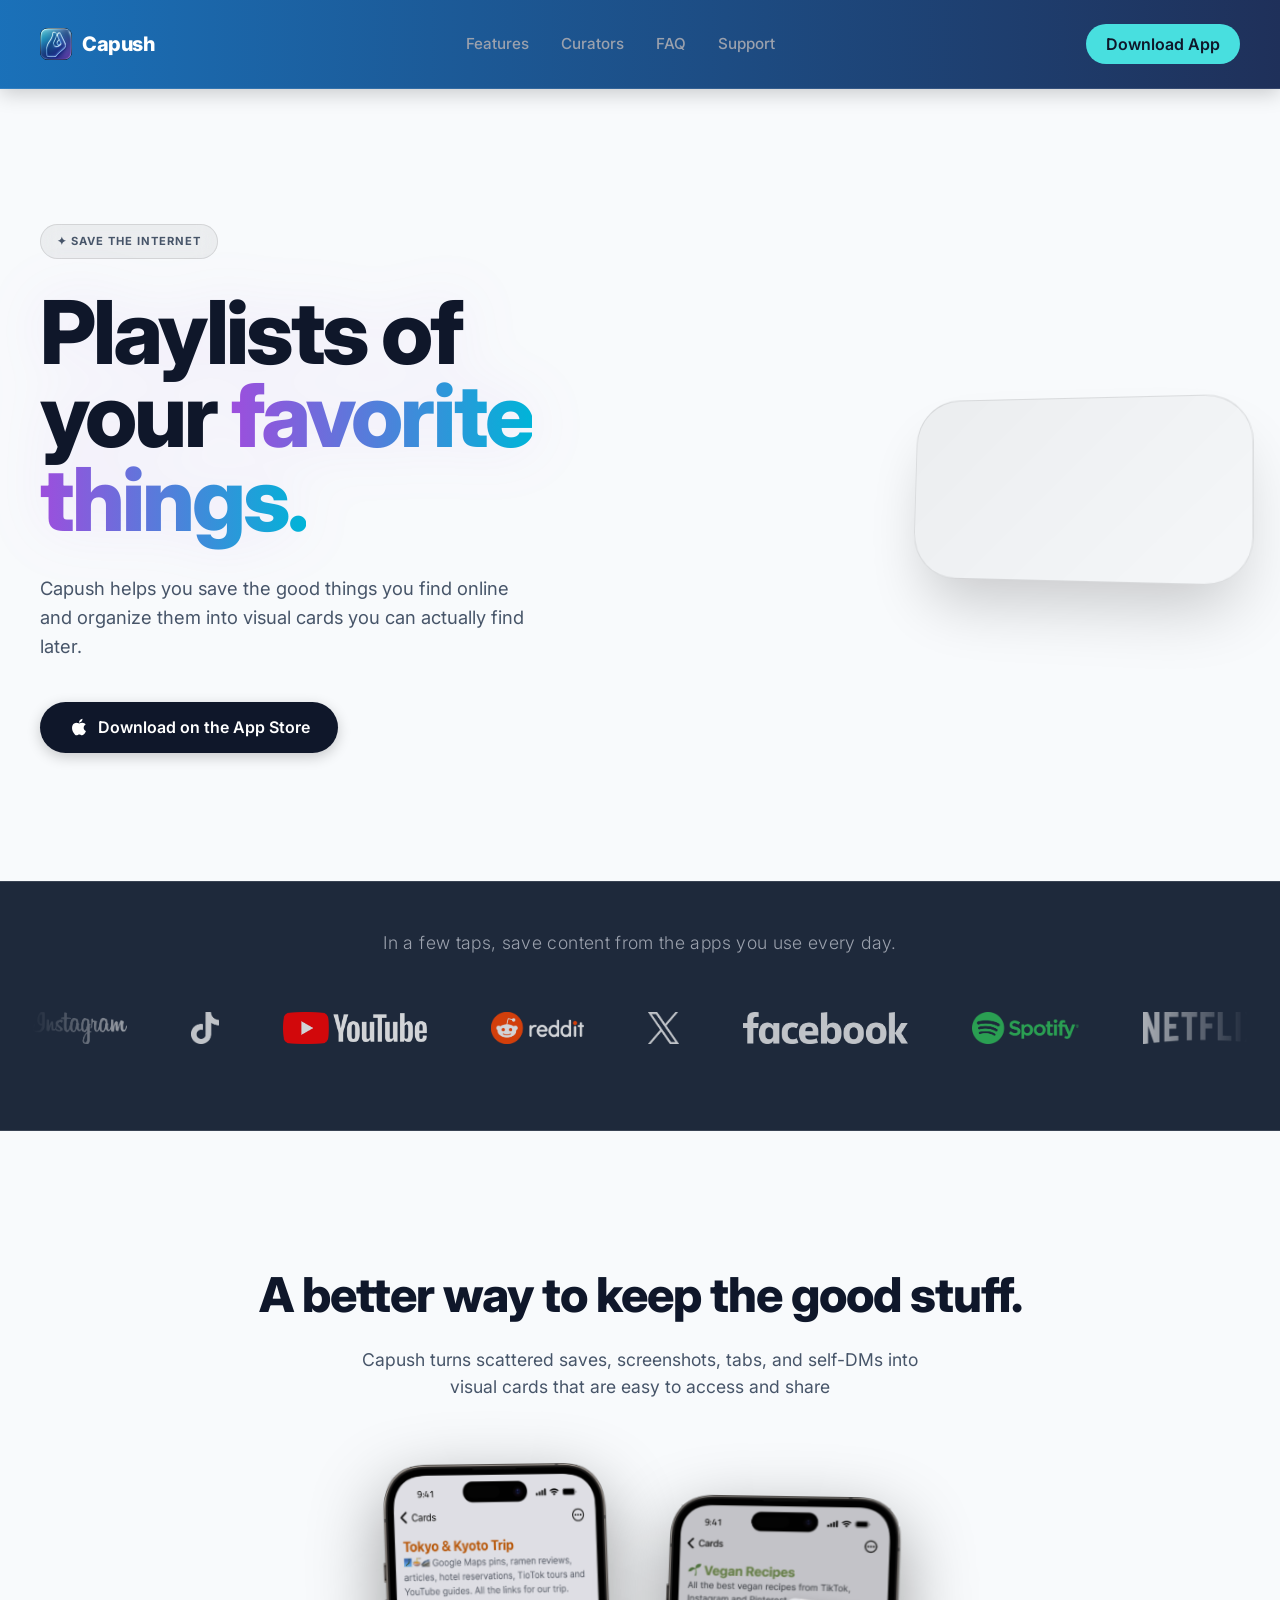
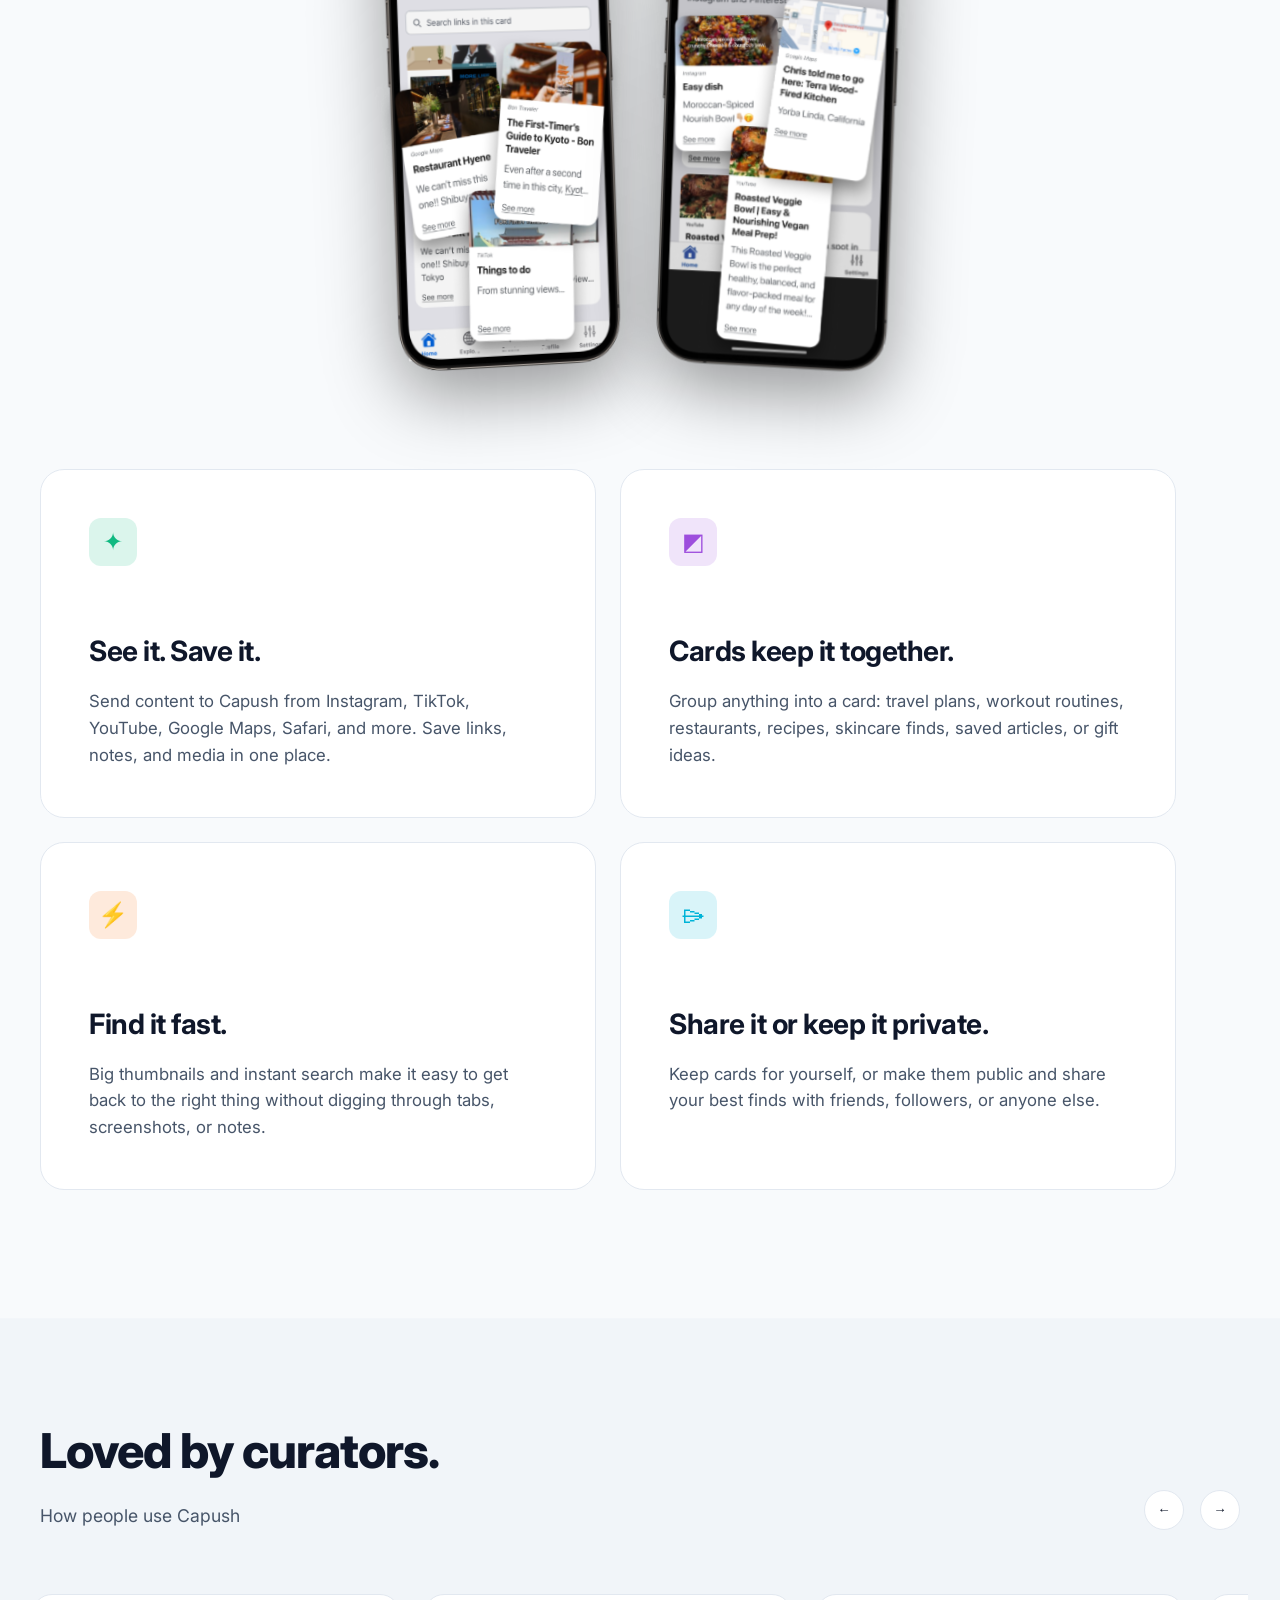
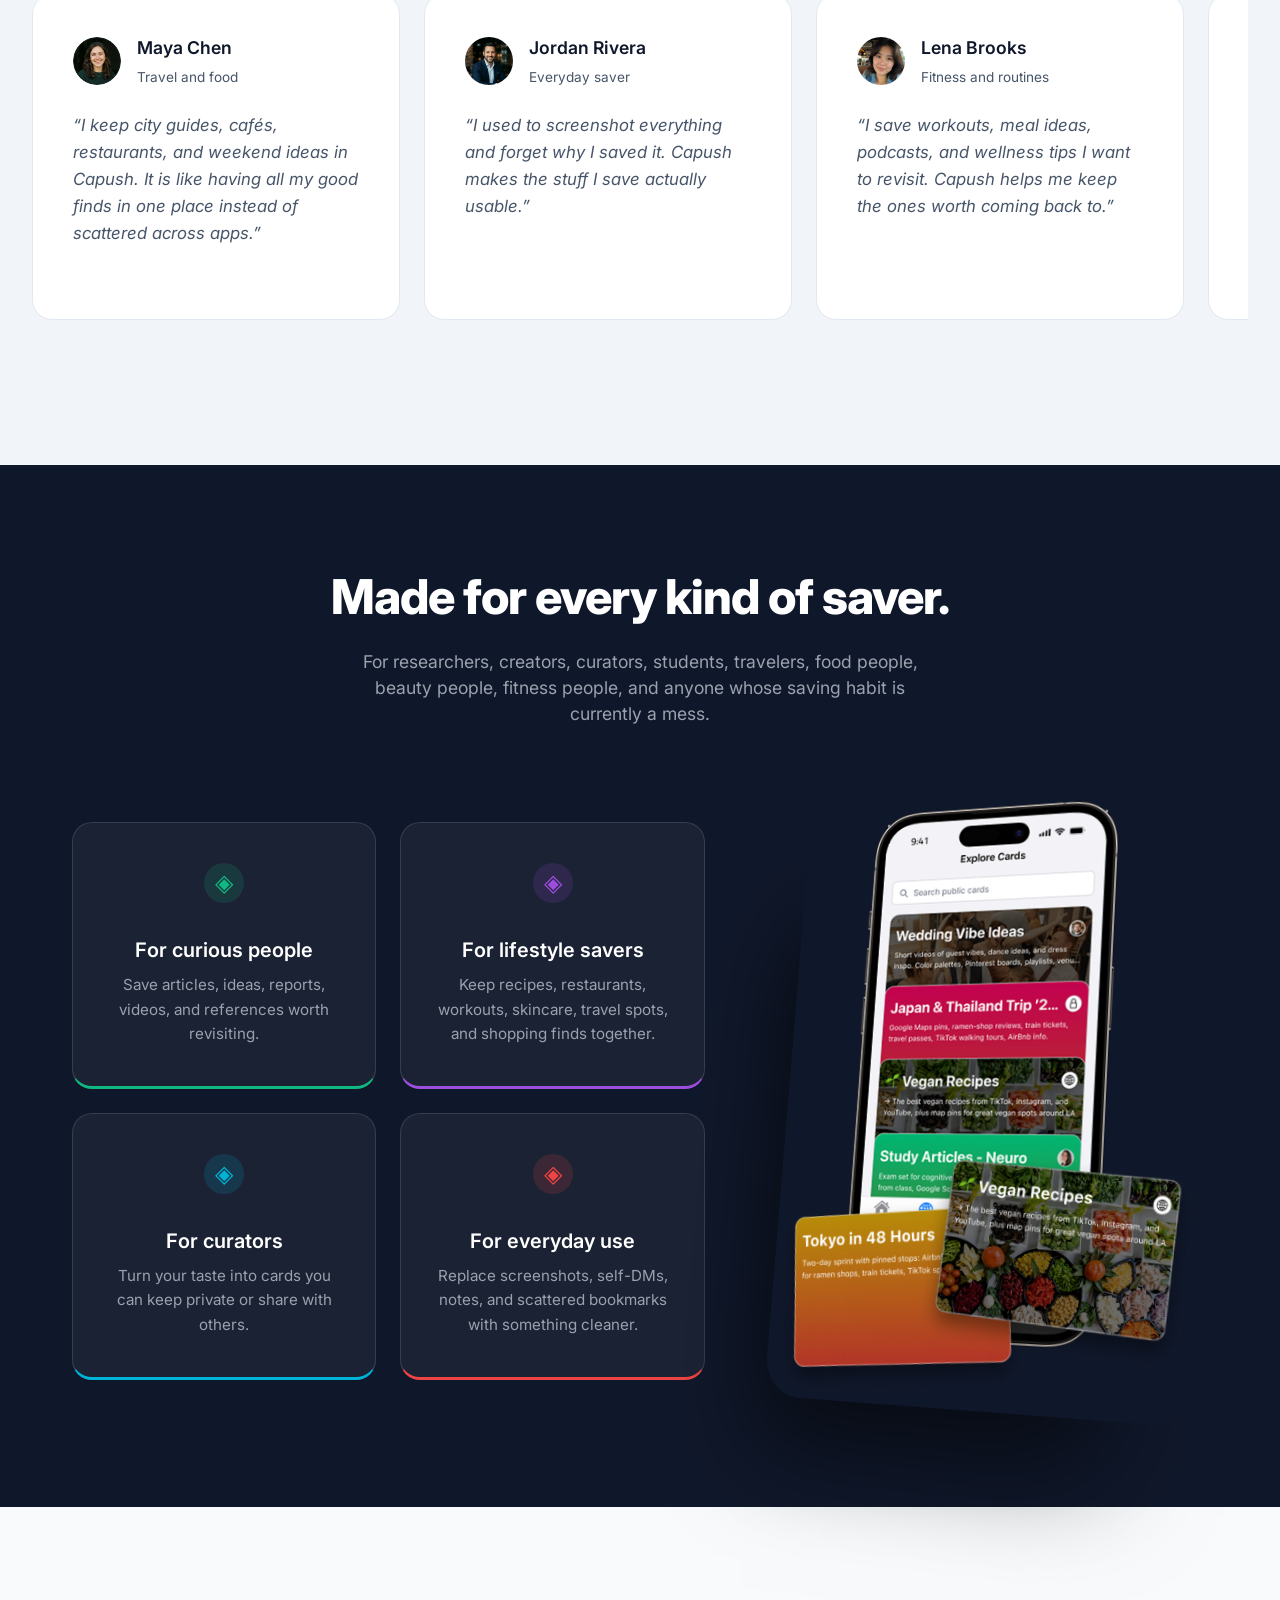
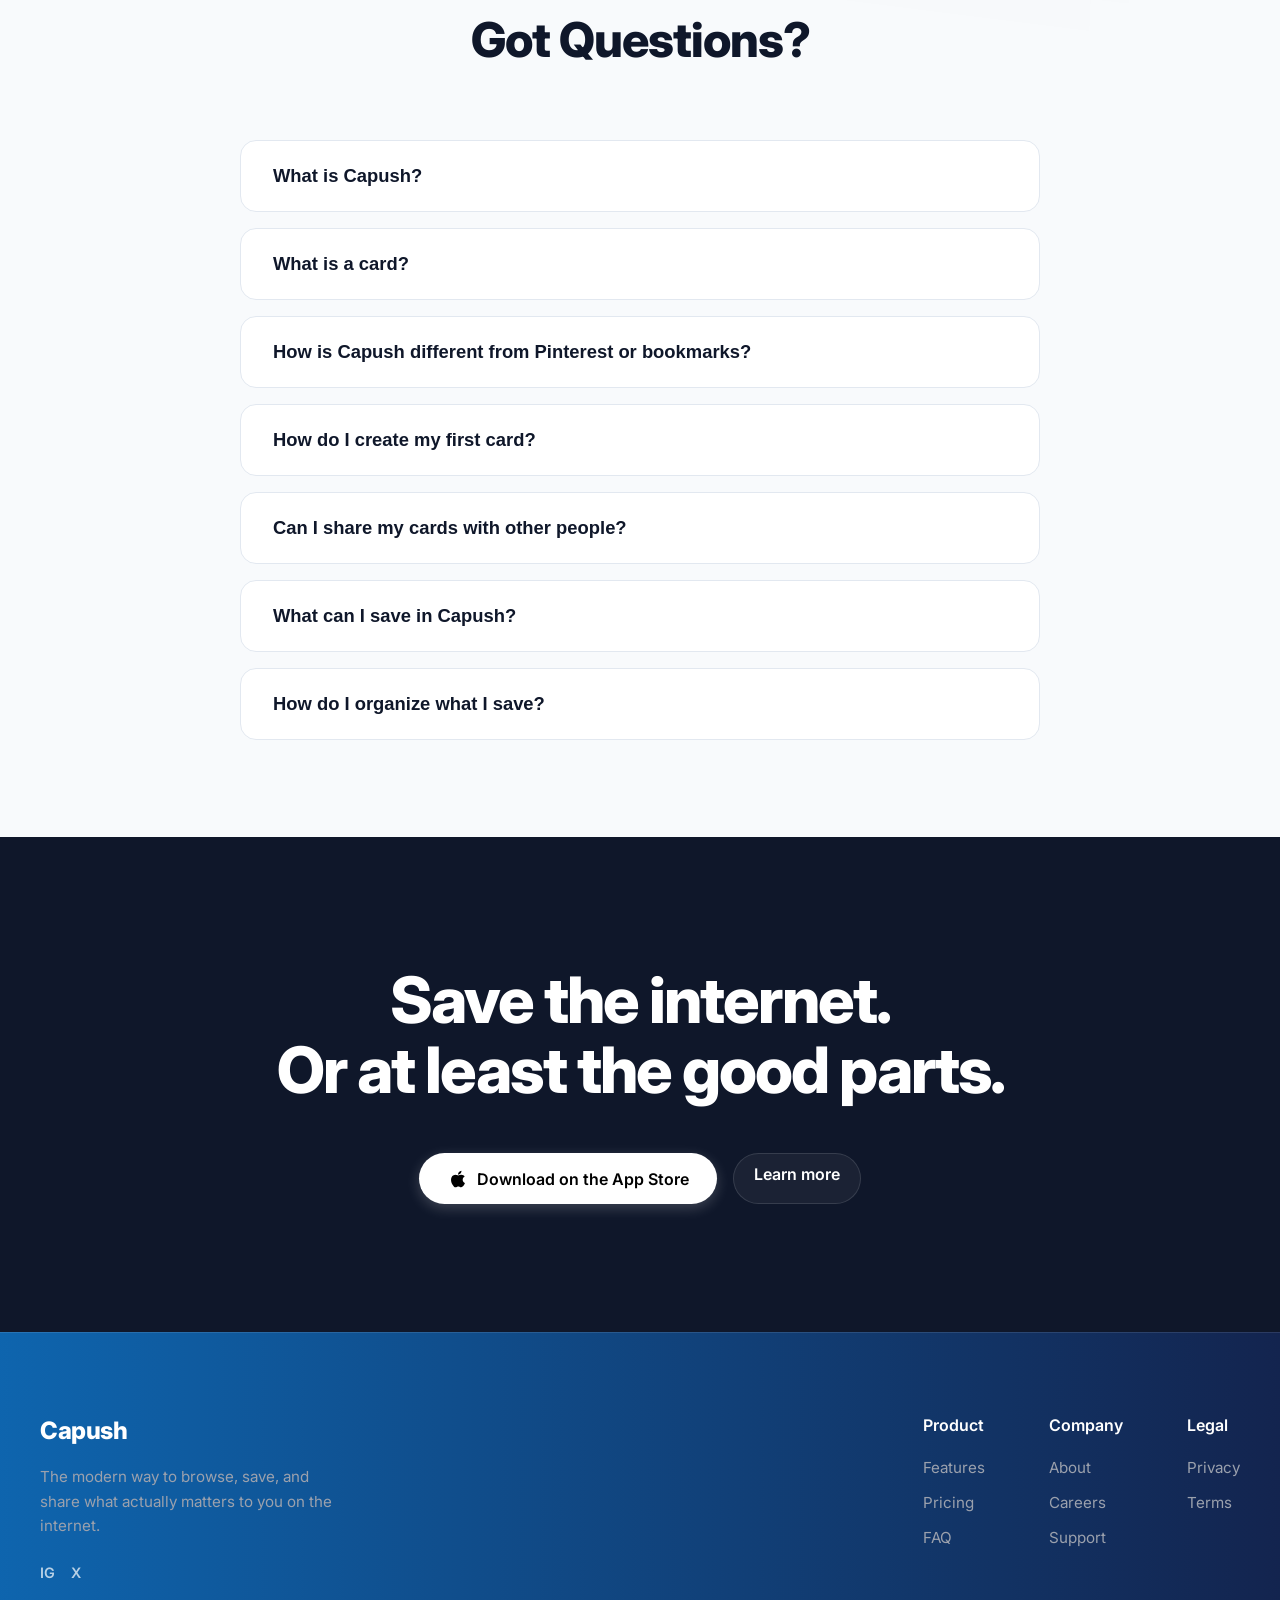
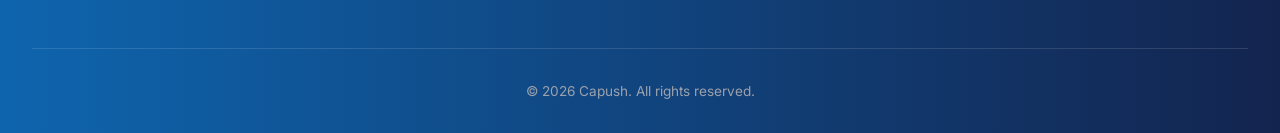
==== commit 8050dbc1: "Fix mobile layout for feature cards" ====
--- a/index.html
+++ b/index.html
@@ -8,7 +8,7 @@
   <link rel="preconnect" href="https://fonts.googleapis.com">
   <link rel="preconnect" href="https://fonts.gstatic.com" crossorigin>
   <link href="https://fonts.googleapis.com/css2?family=Inter:wght@400;500;600;700;800&display=swap" rel="stylesheet">
-  <link rel="stylesheet" href="styles.css?v=17">
+  <link rel="stylesheet" href="styles.css?v=18">
 </head>
 <body>
 
--- a/styles.css
+++ b/styles.css
@@ -467,6 +467,7 @@
 @media (max-width: 768px) {
   .nav-links { display: none; }
   .nav-auth .nav-link { display: none; }
+  .features-grid { grid-template-columns: 1fr; gap: 2rem; }
   /* Ensure the Download App CTA remains visible */
   .nav-container { padding: 0.5rem 0; }
   
